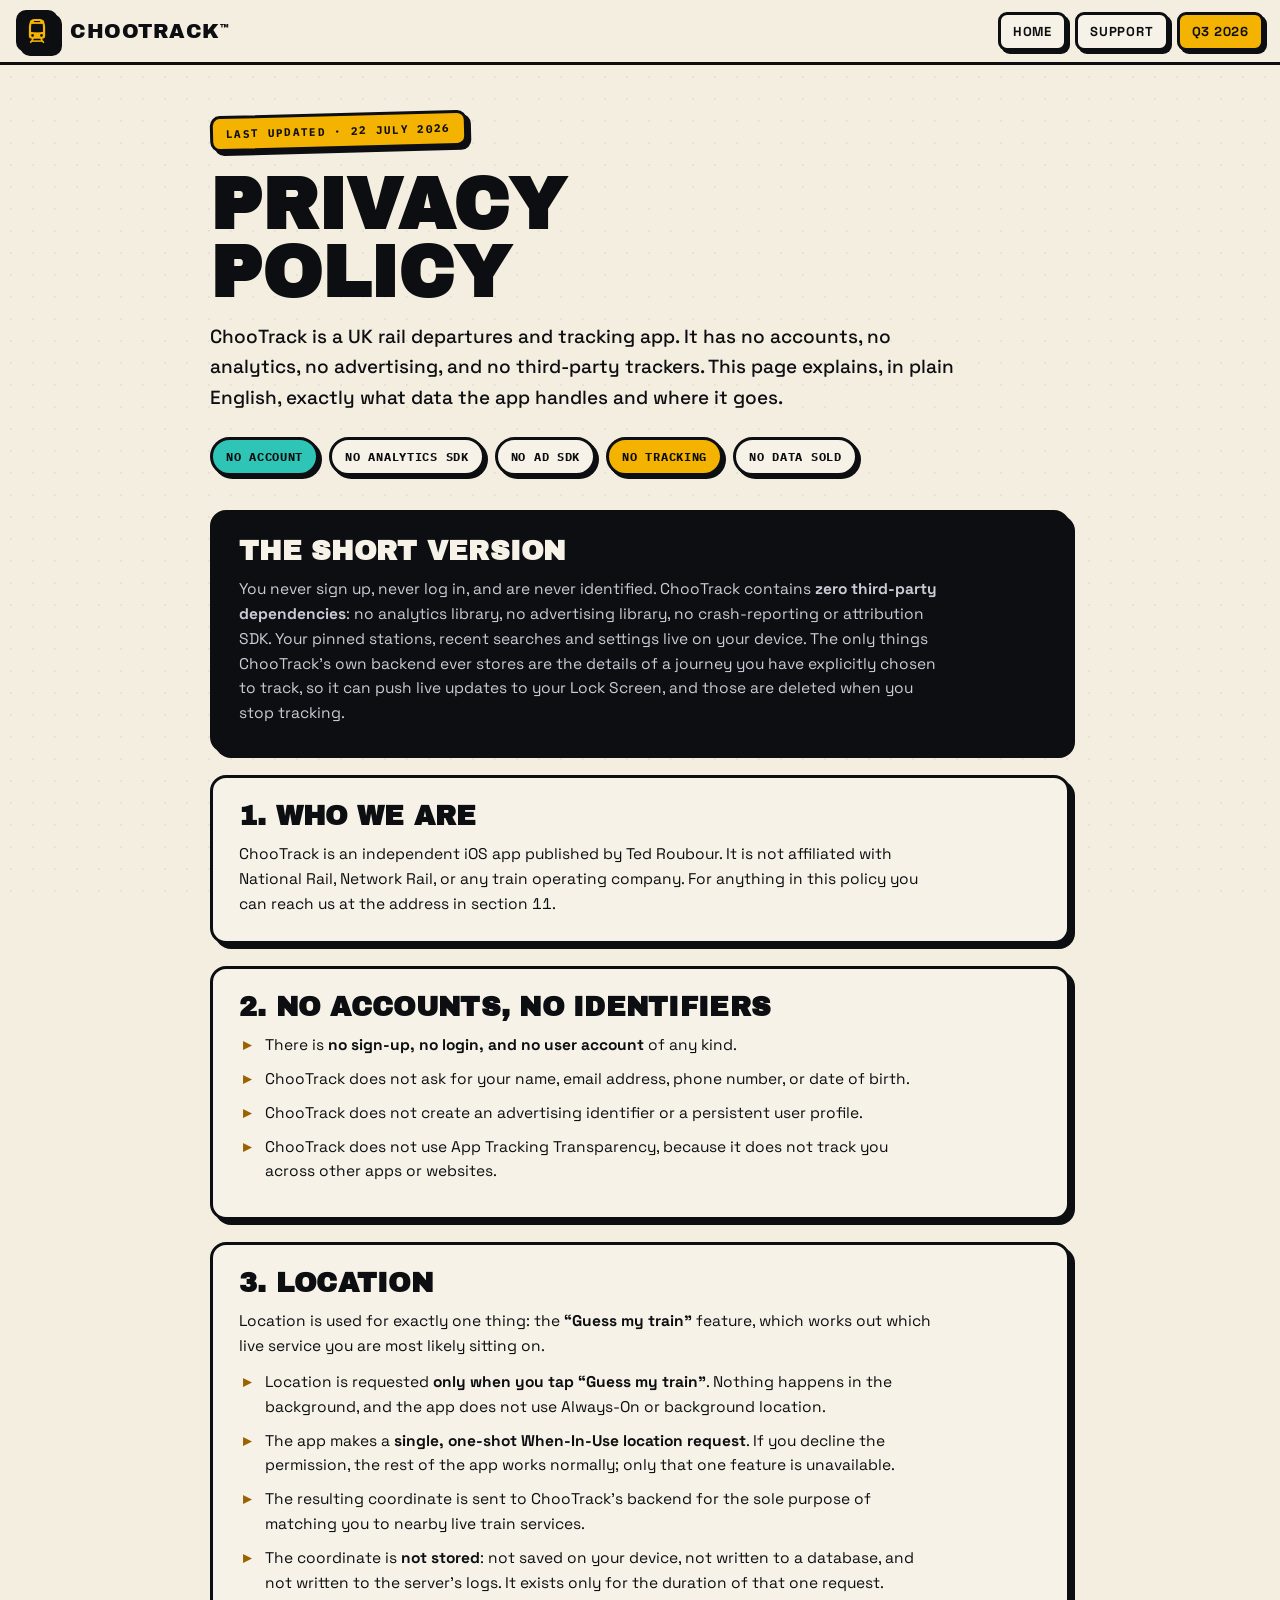
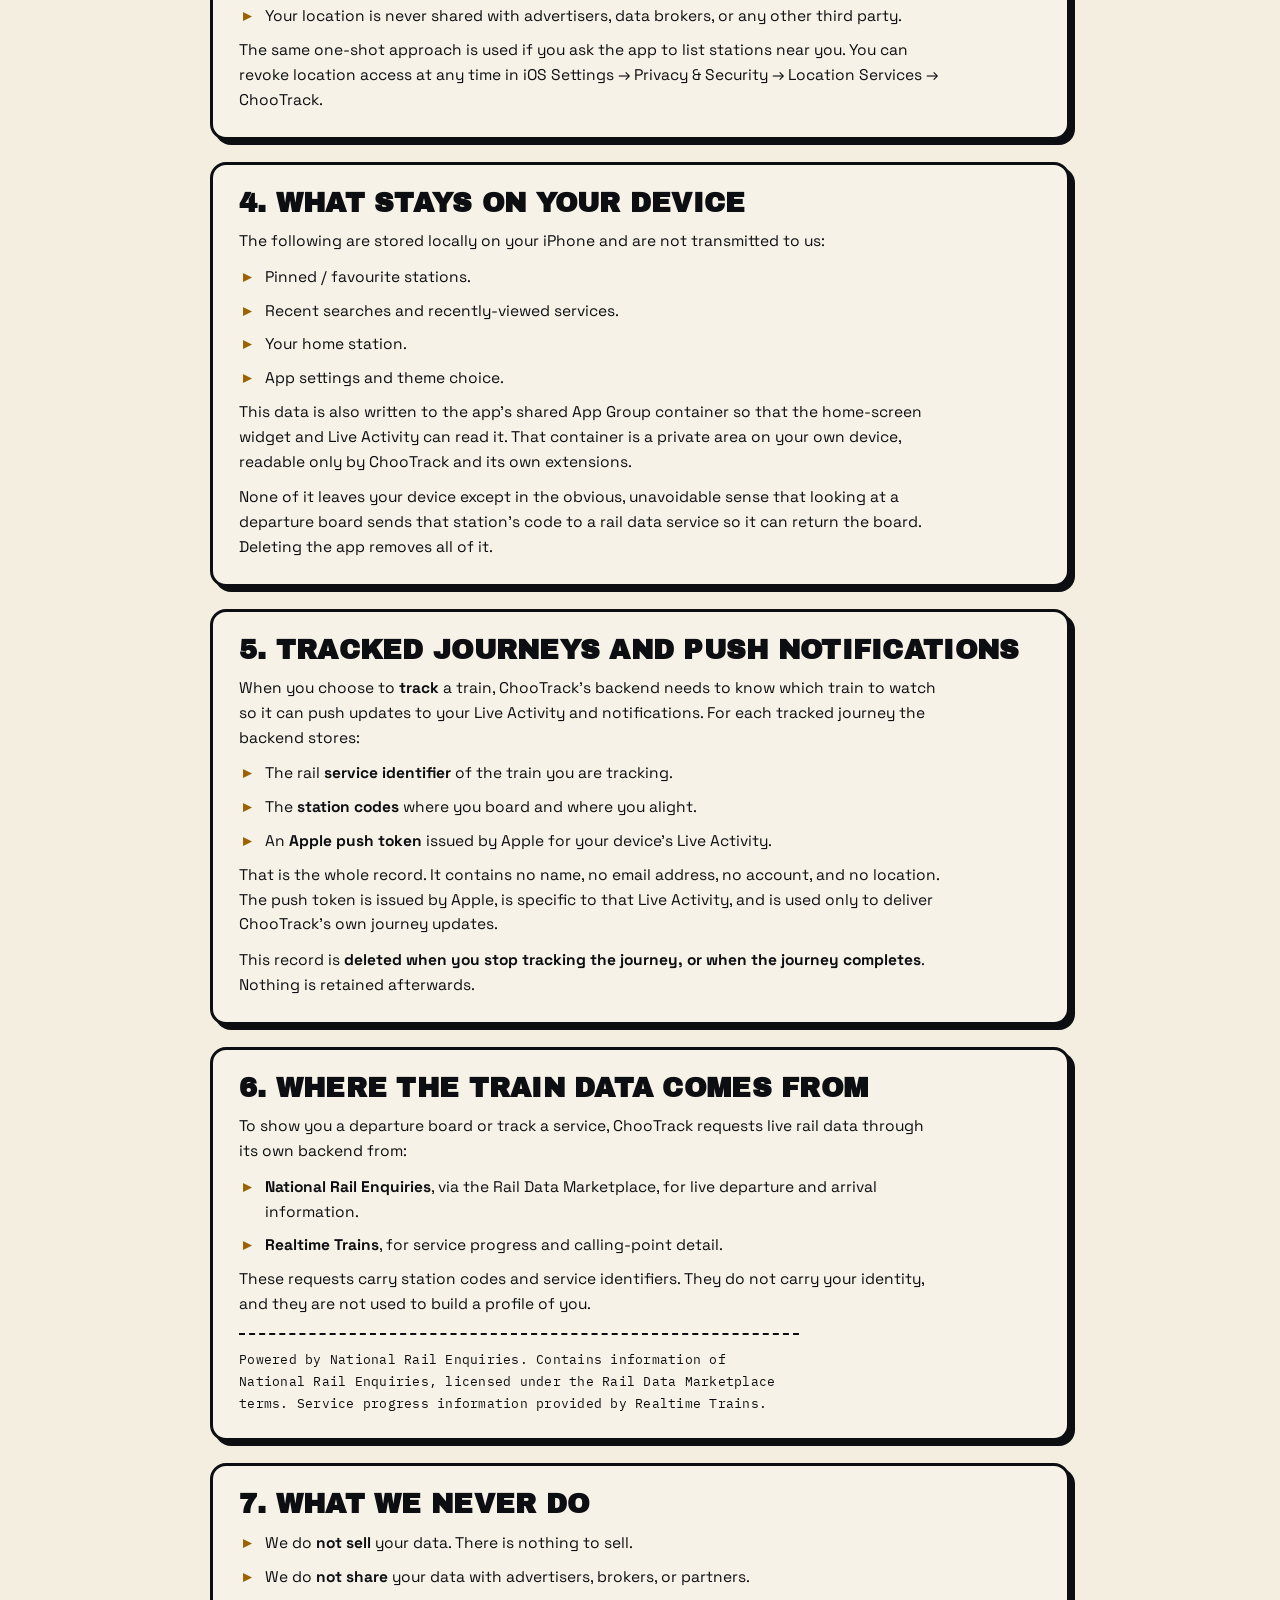
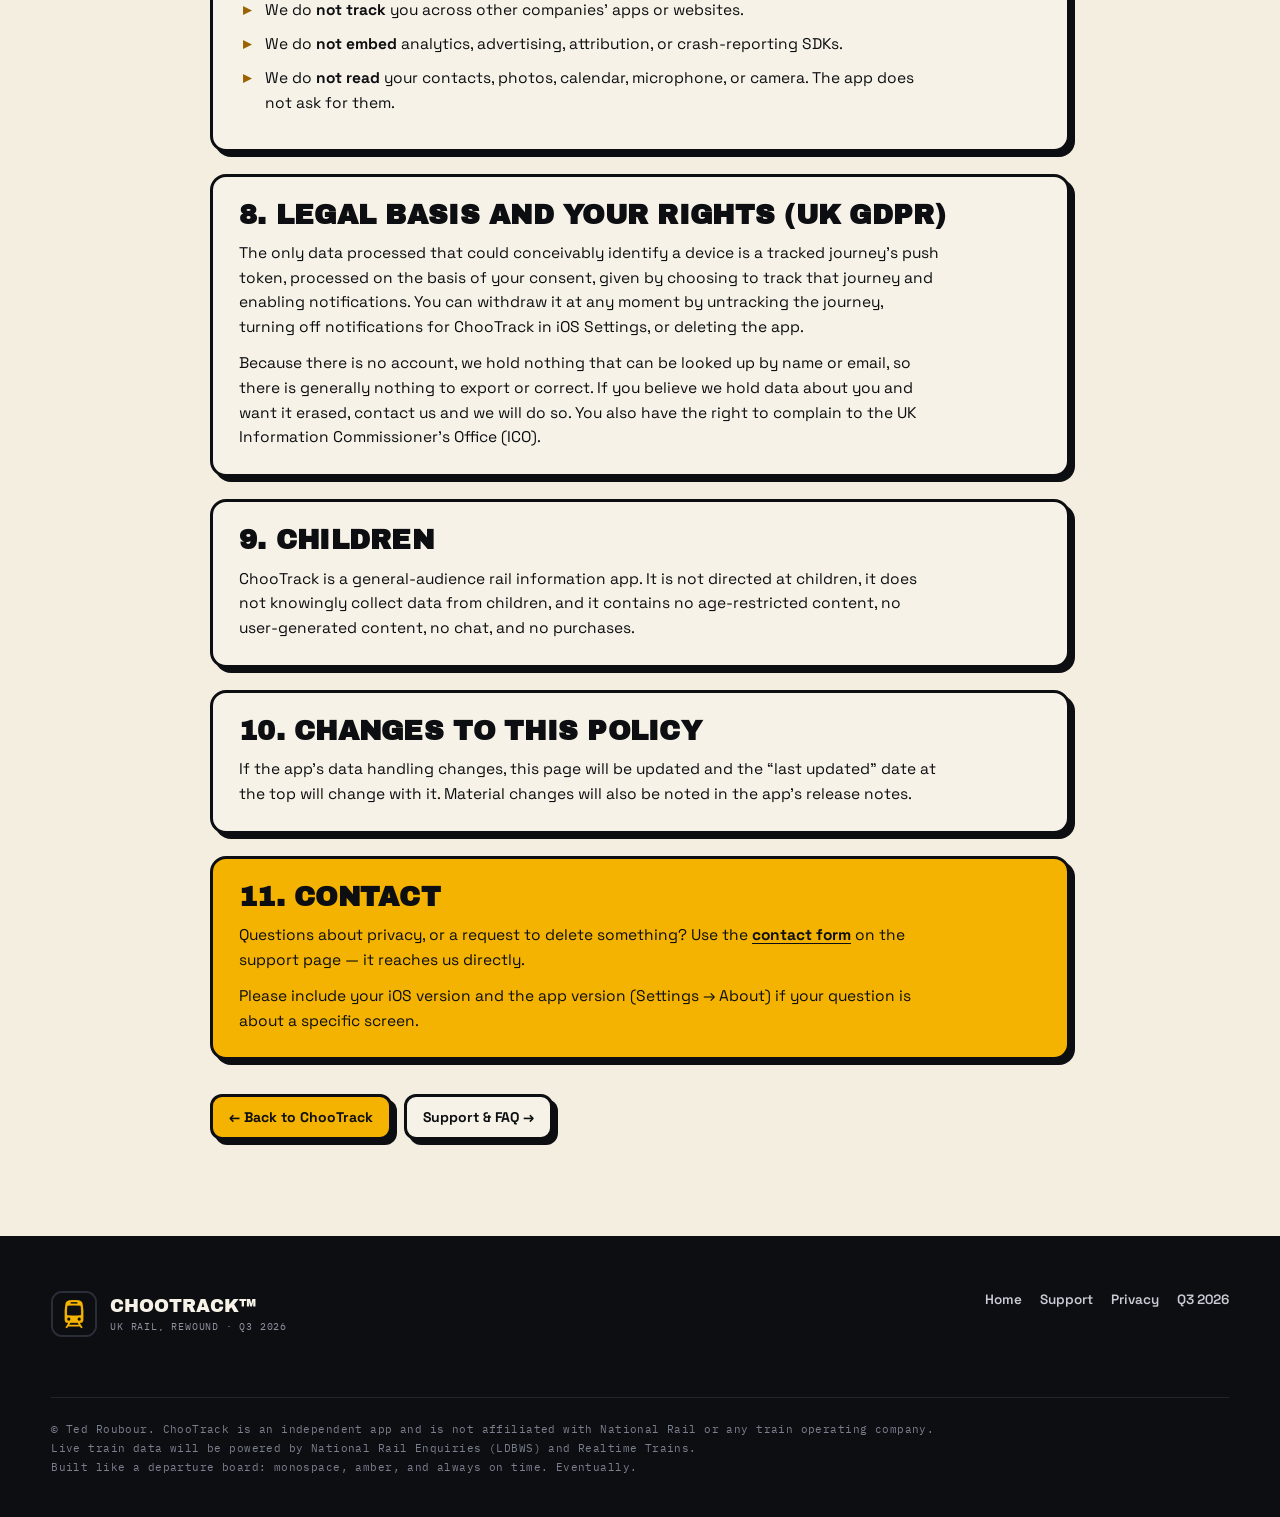
==== privacy.html @ 0385769e "Add privacy policy and support pages - privacy.html: plain-English policy (no accounts, one-shot loc" ====
<!doctype html>
<html lang="en-GB">
<head>
<meta charset="utf-8">
<meta name="viewport" content="width=device-width, initial-scale=1, viewport-fit=cover">
<title>Privacy Policy · ChooTrack</title>
<meta name="description" content="ChooTrack's privacy policy. No accounts, no analytics, no ad SDKs, no trackers. Your pins, recents and settings stay on your device.">
<meta property="og:title" content="ChooTrack privacy policy">
<meta property="og:description" content="No accounts, no analytics, no trackers. Here is exactly what ChooTrack does and does not collect.">
<link rel="icon" type="image/png" href="icon.png">
<link rel="apple-touch-icon" href="icon.png">
<link rel="preconnect" href="https://fonts.googleapis.com">
<link rel="preconnect" href="https://fonts.gstatic.com" crossorigin>
<link href="https://fonts.googleapis.com/css2?family=Archivo+Black&family=IBM+Plex+Mono:wght@400;500;600;700&family=Space+Grotesk:wght@400;500;600;700&display=swap" rel="stylesheet">
<link rel="stylesheet" href="style.css">
</head>
<body>

<!-- ================================================================ TOPBAR -->
<header class="topbar">
  <div class="logo"><img src="icon.png" alt="ChooTrack app icon, an amber train on black"></div>
  <div class="name">ChooTrack<sup>™</sup></div>
  <nav>
    <a href="index.html">Home</a>
    <a href="support.html">Support</a>
    <a class="get" href="index.html#get">Q3&nbsp;2026</a>
  </nav>
</header>

<main>
<section class="doc">
  <div class="wrap">

    <div class="doc-head">
      <span class="stamp">Last updated · 22 July 2026</span>
      <h1>Privacy<br>Policy</h1>
      <p class="lede">
        ChooTrack is a UK rail departures and tracking app. It has no accounts, no
        analytics, no advertising, and no third-party trackers. This page explains,
        in plain English, exactly what data the app handles and where it goes.
      </p>
      <div class="factstrip">
        <span class="fact">No account</span>
        <span class="fact cream">No analytics SDK</span>
        <span class="fact cream">No ad SDK</span>
        <span class="fact amber">No tracking</span>
        <span class="fact cream">No data sold</span>
      </div>
    </div>

    <div class="card dark">
      <h2>The short version</h2>
      <p>
        You never sign up, never log in, and are never identified. ChooTrack contains
        <b>zero third-party dependencies</b>: no analytics library, no advertising
        library, no crash-reporting or attribution SDK. Your pinned stations, recent
        searches and settings live on your device. The only things ChooTrack's own
        backend ever stores are the details of a journey you have explicitly chosen
        to track, so it can push live updates to your Lock Screen, and those are
        deleted when you stop tracking.
      </p>
    </div>

    <div class="card">
      <h2>1. Who we are</h2>
      <p>
        ChooTrack is an independent iOS app published by Ted Roubour. It is not
        affiliated with National Rail, Network Rail, or any train operating company.
        For anything in this policy you can reach us at the address in section 11.
      </p>
    </div>

    <div class="card">
      <h2>2. No accounts, no identifiers</h2>
      <ul>
        <li>There is <b>no sign-up, no login, and no user account</b> of any kind.</li>
        <li>ChooTrack does not ask for your name, email address, phone number, or date of birth.</li>
        <li>ChooTrack does not create an advertising identifier or a persistent user profile.</li>
        <li>ChooTrack does not use App Tracking Transparency, because it does not track you across other apps or websites.</li>
      </ul>
    </div>

    <div class="card">
      <h2>3. Location</h2>
      <p>
        Location is used for exactly one thing: the <b>“Guess my train”</b> feature,
        which works out which live service you are most likely sitting on.
      </p>
      <ul>
        <li>Location is requested <b>only when you tap “Guess my train”</b>. Nothing happens in the background, and the app does not use Always-On or background location.</li>
        <li>The app makes a <b>single, one-shot When-In-Use location request</b>. If you decline the permission, the rest of the app works normally; only that one feature is unavailable.</li>
        <li>The resulting coordinate is sent to ChooTrack's backend for the sole purpose of matching you to nearby live train services.</li>
        <li>The coordinate is <b>not stored</b>: not saved on your device, not written to a database, and not written to the server's logs. It exists only for the duration of that one request.</li>
        <li>Your location is never shared with advertisers, data brokers, or any other third party.</li>
      </ul>
      <p>
        The same one-shot approach is used if you ask the app to list stations near
        you. You can revoke location access at any time in iOS Settings → Privacy &amp;
        Security → Location Services → ChooTrack.
      </p>
    </div>

    <div class="card">
      <h2>4. What stays on your device</h2>
      <p>The following are stored locally on your iPhone and are not transmitted to us:</p>
      <ul>
        <li>Pinned / favourite stations.</li>
        <li>Recent searches and recently-viewed services.</li>
        <li>Your home station.</li>
        <li>App settings and theme choice.</li>
      </ul>
      <p>
        This data is also written to the app's shared App Group container so that the
        home-screen widget and Live Activity can read it. That container is a private
        area on your own device, readable only by ChooTrack and its own extensions.
      </p>
      <p>
        None of it leaves your device except in the obvious, unavoidable sense that
        looking at a departure board sends that station's code to a rail data service
        so it can return the board. Deleting the app removes all of it.
      </p>
    </div>

    <div class="card">
      <h2>5. Tracked journeys and push notifications</h2>
      <p>
        When you choose to <b>track</b> a train, ChooTrack's backend needs to know
        which train to watch so it can push updates to your Live Activity and
        notifications. For each tracked journey the backend stores:
      </p>
      <ul>
        <li>The rail <b>service identifier</b> of the train you are tracking.</li>
        <li>The <b>station codes</b> where you board and where you alight.</li>
        <li>An <b>Apple push token</b> issued by Apple for your device's Live Activity.</li>
      </ul>
      <p>
        That is the whole record. It contains no name, no email address, no account,
        and no location. The push token is issued by Apple, is specific to that Live
        Activity, and is used only to deliver ChooTrack's own journey updates.
      </p>
      <p>
        This record is <b>deleted when you stop tracking the journey, or when the
        journey completes</b>. Nothing is retained afterwards.
      </p>
    </div>

    <div class="card">
      <h2>6. Where the train data comes from</h2>
      <p>
        To show you a departure board or track a service, ChooTrack requests live rail
        data through its own backend from:
      </p>
      <ul>
        <li><b>National Rail Enquiries</b>, via the Rail Data Marketplace, for live departure and arrival information.</li>
        <li><b>Realtime Trains</b>, for service progress and calling-point detail.</li>
      </ul>
      <p>
        These requests carry station codes and service identifiers. They do not carry
        your identity, and they are not used to build a profile of you.
      </p>
      <p class="attrib">
        Powered by National Rail Enquiries. Contains information of National Rail
        Enquiries, licensed under the Rail Data Marketplace terms. Service progress
        information provided by Realtime Trains.
      </p>
    </div>

    <div class="card">
      <h2>7. What we never do</h2>
      <ul>
        <li>We do <b>not sell</b> your data. There is nothing to sell.</li>
        <li>We do <b>not share</b> your data with advertisers, brokers, or partners.</li>
        <li>We do <b>not track</b> you across other companies' apps or websites.</li>
        <li>We do <b>not embed</b> analytics, advertising, attribution, or crash-reporting SDKs.</li>
        <li>We do <b>not read</b> your contacts, photos, calendar, microphone, or camera. The app does not ask for them.</li>
      </ul>
    </div>

    <div class="card">
      <h2>8. Legal basis and your rights (UK GDPR)</h2>
      <p>
        The only data processed that could conceivably identify a device is a tracked
        journey's push token, processed on the basis of your consent, given by
        choosing to track that journey and enabling notifications. You can withdraw it
        at any moment by untracking the journey, turning off notifications for
        ChooTrack in iOS Settings, or deleting the app.
      </p>
      <p>
        Because there is no account, we hold nothing that can be looked up by name or
        email, so there is generally nothing to export or correct. If you believe we
        hold data about you and want it erased, contact us and we will do so. You also
        have the right to complain to the UK Information Commissioner's Office (ICO).
      </p>
    </div>

    <div class="card">
      <h2>9. Children</h2>
      <p>
        ChooTrack is a general-audience rail information app. It is not directed at
        children, it does not knowingly collect data from children, and it contains no
        age-restricted content, no user-generated content, no chat, and no purchases.
      </p>
    </div>

    <div class="card">
      <h2>10. Changes to this policy</h2>
      <p>
        If the app's data handling changes, this page will be updated and the
        “last updated” date at the top will change with it. Material changes will also
        be noted in the app's release notes.
      </p>
    </div>

    <div class="card amber" id="contact">
      <h2>11. Contact</h2>
      <p>
        Questions about privacy, or a request to delete something? Use the
        <a href="support.html#contact">contact form</a> on the support page — it
        reaches us directly.
      </p>
      <p>
        Please include your iOS version and the app version (Settings → About) if
        your question is about a specific screen.
      </p>
    </div>

    <div class="doc-nav">
      <a class="amber" href="index.html">← Back to ChooTrack</a>
      <a href="support.html">Support &amp; FAQ →</a>
    </div>

  </div>
</section>
</main>

<!-- ================================================================ FOOTER -->
<footer>
  <div class="wrap">
    <div class="fbrand">
      <img src="icon.png" alt="">
      <div><span class="n">ChooTrack™</span><small>UK RAIL, REWOUND · Q3 2026</small></div>
    </div>
    <nav>
      <a href="index.html">Home</a>
      <a href="support.html">Support</a>
      <a href="privacy.html">Privacy</a>
      <a href="index.html#get">Q3 2026</a>
    </nav>
    <div class="legal">
      © Ted Roubour. ChooTrack is an independent app and is not affiliated with National Rail or any train operating company.<br>
      Live train data will be powered by National Rail Enquiries (LDBWS) and Realtime Trains.<br>
      Built like a departure board: monospace, amber, and always on time. Eventually.
    </div>
  </div>
</footer>

</body>
</html>
---- style.css ----
/* ============================================================================
   ChooTrack: Neo-Brutalist marketing site (Coming Soon · Q3 2026)
   Split-Flap identity: amber on near-black boards, coral for the past,
   hard offset shadows, thick ink borders, huge type. Real app screenshots.
   ========================================================================== */

:root{
  --paper:#F4EEE1;
  --paper-2:#EFE7D4;
  --ink:#0D0E11;
  --ink-soft:#23252B;
  --amber:#F5B301;
  --amber-deep:#D89C00;
  --coral:#FF5A4D;
  --teal:#2EC4B6;
  --cream:#F6F2E7;
  --gold:#9A6300;
  --board:#0D0E11;
  --board-2:#14161C;
  --tile:#101218;
  --ic-green:#0D4331;
  --ic-deep:#06241B;
  --ic-yellow:#F5C518;
  --ic-red:#F04434;

  --bd:3px solid var(--ink);
  --shadow:8px 8px 0 var(--ink);
  --shadow-sm:5px 5px 0 var(--ink);
  --shadow-lg:12px 12px 0 var(--ink);

  --mono:"IBM Plex Mono",ui-monospace,"SF Mono",Menlo,monospace;
  --disp:"Archivo Black","Arial Black",sans-serif;
  --body:"Space Grotesk",-apple-system,"Helvetica Neue",sans-serif;

  --w:min(1180px,92vw);
}

*{box-sizing:border-box;margin:0;padding:0}
html{scroll-behavior:smooth}
body{
  font-family:var(--body);
  background:var(--paper);
  color:var(--ink);
  -webkit-font-smoothing:antialiased;
  overflow-x:hidden;
  font-variant-numeric:tabular-nums;
}
::selection{background:var(--amber);color:var(--ink)}
img{max-width:100%;display:block}
a{color:inherit}

/* dotted paper grain */
body::before{
  content:"";position:fixed;inset:0;pointer-events:none;z-index:0;
  background-image:radial-gradient(rgba(13,14,17,.05) 1px,transparent 1px);
  background-size:22px 22px;
}
main,header.topbar,footer{position:relative;z-index:1}

/* ---------------------------------------------------------------- topbar */
.topbar{
  position:sticky;top:0;z-index:60;
  display:flex;align-items:center;gap:12px;
  padding:10px max(16px,env(safe-area-inset-left));
  background:var(--paper);
  border-bottom:var(--bd);
}
.topbar .logo{
  width:42px;height:42px;border:var(--bd);border-radius:10px;
  box-shadow:4px 4px 0 var(--ink);flex:none;overflow:hidden;background:var(--ink);
}
.topbar .logo img{width:100%;height:100%}
.topbar .name{
  font-family:var(--disp);font-size:clamp(15px,4vw,20px);letter-spacing:.5px;text-transform:uppercase;
  white-space:nowrap;
}
.topbar .name sup{font-size:9px;vertical-align:super}
.topbar nav{margin-left:auto;display:flex;gap:8px;align-items:center}
.topbar nav a{
  text-decoration:none;font-weight:700;font-size:13px;text-transform:uppercase;
  letter-spacing:.06em;padding:8px 12px;border:var(--bd);border-radius:9px;background:var(--cream);
  box-shadow:3px 3px 0 var(--ink);transition:transform .12s,box-shadow .12s;white-space:nowrap;
}
.topbar nav a:hover{transform:translate(-2px,-2px);box-shadow:5px 5px 0 var(--ink)}
.topbar nav a.get{background:var(--amber)}
@media(max-width:820px){.topbar nav a:not(.get){display:none}}

/* ------------------------------------------------------------ helpers */
.wrap{width:var(--w);margin:0 auto}
.section{padding:96px 0;position:relative}
@media(max-width:760px){.section{padding:60px 0}}

.k-label{
  display:inline-flex;align-items:center;gap:8px;
  font-family:var(--mono);font-weight:700;font-size:clamp(10px,2.6vw,12px);letter-spacing:.12em;
  text-transform:uppercase;padding:7px 12px;border:var(--bd);border-radius:999px;
  background:var(--cream);box-shadow:4px 4px 0 var(--ink);color:var(--ink);
}
.k-label .dot{width:9px;height:9px;border-radius:50%;background:var(--teal);animation:pulse 1.6s infinite;flex:none}
@keyframes pulse{0%,100%{opacity:1;transform:scale(1)}50%{opacity:.45;transform:scale(.8)}}

.h-giant{
  font-family:var(--disp);text-transform:uppercase;
  font-size:clamp(40px,8.4vw,118px);
  line-height:.95;letter-spacing:-.01em;margin:26px 0 18px;
}
.h-giant .row{display:block}
.h-giant .hl-amber{background:var(--amber);box-shadow:var(--shadow-sm);padding:0 .12em;display:inline-block;border:var(--bd)}
.h-giant .outline{color:transparent;-webkit-text-stroke:2.5px var(--ink)}
.sub{font-size:clamp(15.5px,2vw,21px);line-height:1.55;max-width:56ch;font-weight:500}
.sub b{background:var(--cream);border:2px solid var(--ink);padding:0 6px;border-radius:6px;white-space:nowrap}

/* reveal-on-scroll: things fall into place */
.reveal{
  opacity:0;
  transform:translateY(46px) rotate(var(--rr,0deg)) scale(.97);
  transition:opacity .7s cubic-bezier(.2,.7,.2,1),transform .7s cubic-bezier(.2,.7,.2,1);
  transition-delay:calc(var(--i,0)*90ms);
}
.reveal.in{opacity:1;transform:translateY(0) rotate(0deg) scale(1)}
.reveal.drop{transform:translateY(-70px) rotate(var(--rr,-3deg))}
.reveal.drop.in{transform:translateY(0) rotate(0)}

/* ------------------------------------------------------------ the phone */
.phone{
  --pw:min(330px,82vw);
  width:var(--pw);
  perspective:1400px;
  filter:drop-shadow(12px 16px 0 rgba(13,14,17,.9));
  position:relative;z-index:4;
}
.phone.small{--pw:min(280px,74vw)}
.phone-frame{
  border-radius:14.5% / 6.7%;
  border:var(--bd);
  background:#0A0B0E;
  padding:10px;
  transform:rotateY(var(--ry,0deg)) rotateX(var(--rx,0deg)) rotate(var(--rz,0deg));
  transform-style:preserve-3d;
  transition:transform .25s ease-out;
  position:relative;
}
.phone-frame::before{ /* side buttons */
  content:"";position:absolute;left:-6px;top:18%;width:4px;height:10%;
  background:var(--ink);border-radius:3px;box-shadow:0 13vh 0 var(--ink);
}
.phone-frame::after{
  content:"";position:absolute;right:-6px;top:23%;width:4px;height:13%;
  background:var(--ink);border-radius:3px;
}
.phone-screen{
  border-radius:11.5% / 5.4%;
  overflow:hidden;position:relative;
  background:var(--board);
}
.phone-screen .shot{width:100%;height:auto;display:block}

/* crossfade phone (hero): live <-> past. The `past` class is toggled on the
   .phone element; the state flags hang off the frame edge like stickers. */
.xfade .shot.over{position:absolute;inset:0;opacity:0;transition:opacity 1s ease}
.phone.past .xfade .shot.over{opacity:1}
.ph-flag{
  position:absolute;top:20%;right:-24px;transform:rotate(7deg);
  font-family:var(--mono);font-weight:700;font-size:11.5px;letter-spacing:.1em;
  padding:7px 13px;border-radius:999px;border:var(--bd);
  box-shadow:4px 4px 0 var(--ink);white-space:nowrap;z-index:8;
  transition:opacity .5s;
}
.ph-flag.live{background:var(--teal);color:#06241B}
.ph-flag.past{background:var(--coral);color:#fff;opacity:0}
.phone.past .ph-flag.live{opacity:0}
.phone.past .ph-flag.past{opacity:1}

/* caption chip above a phone */
.ph-cap{
  position:absolute;top:-16px;left:50%;transform:translateX(-50%) rotate(-2deg);
  z-index:6;font-family:var(--mono);font-weight:700;font-size:12px;letter-spacing:.12em;
  background:var(--teal);border:var(--bd);border-radius:999px;padding:6px 14px;
  box-shadow:4px 4px 0 var(--ink);white-space:nowrap;color:var(--ink);
}
.ph-cap.coral{background:var(--coral);color:var(--cream)}

/* ---------------------------------------------------------------- hero */
.hero{padding:64px 0 0;overflow:hidden}
.hero .wrap{display:grid;grid-template-columns:minmax(0,1.12fr) minmax(0,.88fr);gap:44px;align-items:center}
@media(max-width:980px){
  .hero{padding-top:44px}
  .hero .wrap{grid-template-columns:1fr}
  .hero-phone{order:2;margin:26px auto 0}
}

.h-giant .row.flapline-h1,
.flapline-h1{display:flex;flex-wrap:nowrap;gap:.06em;perspective:900px;width:max-content;max-width:100%}
.flap-ch{
  font-family:var(--disp);text-transform:uppercase;
  background:var(--ink);color:var(--cream);
  border-radius:.09em;
  padding:.04em .06em .1em;
  position:relative;display:inline-block;
  font-size:clamp(40px,7.2vw,104px);line-height:1.06;
  transform-origin:center 50%;
}
.flap-ch.sp{background:transparent}
.flap-ch::after{ /* the mechanical seam */
  content:"";position:absolute;left:0;right:0;top:50%;height:2px;
  background:rgba(244,238,225,.22);
}
.flap-ch.sp::after{display:none}
.flap-ch.amber{background:var(--amber);color:var(--ink)}
.flap-ch.amber::after{background:rgba(13,14,17,.25)}
.flap-ch.coral{background:var(--coral);color:var(--cream)}
@keyframes flapIn{
  0%{transform:rotateX(-95deg);opacity:0}
  60%{transform:rotateX(18deg);opacity:1}
  100%{transform:rotateX(0)}
}
.flap-ch.deal{animation:flapIn .5s cubic-bezier(.3,.9,.35,1.2) both;animation-delay:calc(var(--i)*.045s)}
@keyframes flapTick{
  0%{transform:rotateX(0)}45%{transform:rotateX(-88deg)}55%{transform:rotateX(-88deg)}100%{transform:rotateX(0)}
}
.flap-ch.flip{animation:flapTick .34s ease-in-out}

.hero .sub{margin:22px 0 26px}

.hero-ctas{display:flex;gap:14px;flex-wrap:wrap;align-items:center}
.appstore-badge{
  display:inline-flex;align-items:center;gap:11px;
  background:var(--ink);color:#fff;text-decoration:none;
  border:var(--bd);border-radius:14px;padding:10px 18px 10px 14px;
  box-shadow:var(--shadow-sm);
}
.appstore-badge svg{width:26px;height:26px;flex:none}
.appstore-badge .t{line-height:1.14;text-align:left}
.appstore-badge .t small{display:block;font-size:10.5px;opacity:.8;letter-spacing:.02em}
.appstore-badge .t b{font-size:17px;font-weight:700;font-family:var(--body)}
.appstore-badge.soon{position:relative;overflow:hidden}
.appstore-badge.soon::after{ /* soft sheen so "coming soon" reads intentional */
  content:"";position:absolute;top:0;bottom:0;width:44%;left:-60%;
  background:linear-gradient(100deg,transparent,rgba(255,255,255,.14),transparent);
  animation:sheen 3.2s ease-in-out infinite;
}
@keyframes sheen{0%,55%{left:-60%}100%{left:130%}}
.btn-ghost{
  display:inline-block;text-decoration:none;font-weight:700;
  padding:12px 18px;border:var(--bd);border-radius:14px;background:var(--cream);
  box-shadow:var(--shadow-sm);transition:transform .12s,box-shadow .12s;
}
.btn-ghost:hover{transform:translate(-2px,-2px);box-shadow:7px 7px 0 var(--ink)}

.hero-stickers{position:relative;height:0;z-index:6}
.sticker{
  position:absolute;font-family:var(--mono);font-weight:700;font-size:12px;
  letter-spacing:.1em;text-transform:uppercase;
  border:var(--bd);border-radius:999px;padding:9px 14px;background:var(--teal);
  box-shadow:var(--shadow-sm);white-space:nowrap;z-index:6;
}
.sticker.amber{background:var(--amber)}
.sticker.coral{background:var(--coral);color:var(--cream)}
.sticker.cream{background:var(--cream)}
@media(max-width:600px){.hero-stickers .sticker{display:none}}

/* ------------------------------------------------------------- marquee */
.marquee{
  border-top:var(--bd);border-bottom:var(--bd);
  background:var(--ink);color:var(--cream);
  overflow:hidden;white-space:nowrap;position:relative;z-index:2;
}
.marquee.amber{background:var(--amber);color:var(--ink)}
.marquee-track{
  display:inline-block;padding:12px 0;
  font-family:var(--mono);font-weight:700;letter-spacing:.14em;font-size:clamp(12px,2.4vw,14.5px);
  animation:slide 30s linear infinite;text-transform:uppercase;
}
.marquee-track span{margin:0 clamp(12px,3vw,26px)}
@keyframes slide{from{transform:translateX(0)}to{transform:translateX(-50%)}}

/* ------------------------------------------------------------- rewind */
.rewind{background:var(--board);color:var(--cream);border-top:var(--bd);border-bottom:var(--bd)}
.rewind .k-label{background:var(--board-2);color:var(--cream);box-shadow:4px 4px 0 rgba(245,179,1,.9)}
.rewind .wrap{display:grid;grid-template-columns:minmax(0,1.05fr) minmax(0,.95fr);gap:52px;align-items:center}
@media(max-width:1080px){.rewind .wrap{grid-template-columns:1fr}.rw-phones{order:-1}}
.rewind .sec-title{
  font-family:var(--disp);font-size:clamp(34px,5.4vw,72px);line-height:.98;
  text-transform:uppercase;margin:20px 0 18px;
}
.rewind .sec-title .c{color:var(--coral)}
.rewind .sub{color:#C9CCD6}
.rewind .steps{margin-top:26px;display:flex;flex-direction:column}
.step{
  display:flex;gap:16px;padding:14px 4px;border-top:1.5px dashed #2A2E38;align-items:baseline;
}
.step .n{
  font-family:var(--mono);font-weight:700;flex:none;width:34px;height:34px;border-radius:50%;
  background:var(--amber);color:var(--ink);display:flex;align-items:center;justify-content:center;
  font-size:14px;transform:translateY(4px);
}
.step h3{font-family:var(--body);font-weight:700;font-size:18px;margin-bottom:3px}
.step p{font-size:14px;color:#A6AAB6;line-height:1.5}

.rw-phones{
  display:flex;align-items:center;justify-content:center;gap:6px;
  padding-top:22px;
}
.rw-phones .phone{flex:none}
.rw-arrow{
  flex:none;display:flex;flex-direction:column;align-items:center;gap:2px;
  color:var(--coral);font-size:38px;line-height:1;z-index:7;
  font-family:var(--mono);text-align:center;
  animation:nudge 2.2s ease-in-out infinite;
}
.rw-arrow small{font-size:10px;font-weight:700;letter-spacing:.14em;text-transform:uppercase;color:#A6AAB6}
@keyframes nudge{0%,100%{transform:translateX(0)}50%{transform:translateX(-7px)}}
@media(max-width:760px){
  .rw-phones{flex-wrap:wrap;gap:22px}
  .rw-phones .phone{--pw:min(280px,86vw)}
  .rw-arrow{width:100%;transform:rotate(90deg);animation:none;font-size:30px}
  .rw-arrow small{display:none}
}

/* -------------------------------------------------------------- guess */
.guess-sec{background:var(--paper);overflow:hidden}
.guess-sec .wrap{display:grid;grid-template-columns:minmax(0,.9fr) minmax(0,1.1fr);gap:56px;align-items:center}
@media(max-width:980px){
  .guess-sec .wrap{grid-template-columns:1fr}
  .guess-phone{order:2;margin:26px auto 0}
}
.guess-sec .sec-title{
  font-family:var(--disp);font-size:clamp(34px,5.6vw,72px);line-height:.98;
  text-transform:uppercase;margin:20px 0 16px;
}
.guess-sec .sec-title .g{color:var(--gold)}
.guess-phone{position:relative;margin:0 auto;width:max-content;max-width:100%}
.ticks{list-style:none;margin-top:22px;display:flex;flex-direction:column;gap:12px}
.ticks li{
  position:relative;padding:14px 16px 14px 46px;font-size:15px;line-height:1.5;
  background:var(--cream);border:var(--bd);border-radius:14px;box-shadow:var(--shadow-sm);
}
.ticks li::before{
  content:"✓";position:absolute;left:14px;top:12px;
  width:22px;height:22px;border-radius:50%;background:var(--amber);border:2px solid var(--ink);
  display:flex;align-items:center;justify-content:center;font-weight:700;font-size:13px;
}

/* ----------------------------------------------------------- boardwall */
.boardwall{
  background:var(--board);color:var(--cream);
  border-top:var(--bd);border-bottom:var(--bd);
  padding:84px 0;overflow:hidden;
}
@media(max-width:760px){.boardwall{padding:56px 0}}
.bw-head{display:flex;align-items:baseline;gap:18px;flex-wrap:wrap;margin-bottom:30px}
.bw-head h2{font-family:var(--disp);text-transform:uppercase;font-size:clamp(26px,4.4vw,56px)}
.bw-head .r{margin-left:auto;font-family:var(--mono);font-size:11px;color:var(--amber);letter-spacing:.14em}
.bw{display:flex;flex-direction:column;gap:10px;font-family:var(--mono)}
.bw-line{display:flex;gap:.31em;flex-wrap:nowrap;align-items:center;font-size:26px}
.bw-cell{
  background:var(--tile);border:1px solid #21242e;color:var(--cream);
  border-radius:6px;min-width:1.16em;text-align:center;
  font-weight:600;font-size:inherit;
  padding:.28em .1em;position:relative;
}
.bw-cell::after{content:"";position:absolute;left:0;right:0;top:50%;height:1.5px;background:rgba(244,238,225,.14)}
.bw-cell.amber{color:var(--amber)}
.bw-cell.coral{color:var(--coral)}
.bw-cell.teal{color:var(--teal)}
.bw-cell.blank{background:transparent;border-color:transparent}
.bw-cell.blank::after{display:none}
.bw-note{margin-top:26px;font-size:14px;color:#8d93a1;font-family:var(--body);max-width:70ch}

/* --------------------------------------------------------------- track */
.track-sec .wrap{display:grid;grid-template-columns:minmax(0,.95fr) minmax(0,1.05fr);gap:48px;align-items:center}
@media(max-width:980px){.track-sec .wrap{grid-template-columns:1fr}}
.track-sec .sec-title{
  font-family:var(--disp);text-transform:uppercase;
  font-size:clamp(34px,5vw,64px);line-height:.98;margin:20px 0 16px;
}
.track-sec .sec-title .gold{color:var(--gold)}
.mini-feats{display:flex;gap:10px;flex-wrap:wrap;margin-top:20px}
.mf{
  font-family:var(--mono);font-weight:700;font-size:12px;letter-spacing:.06em;
  padding:9px 13px;border:var(--bd);border-radius:999px;background:var(--cream);
  box-shadow:3px 3px 0 var(--ink);white-space:nowrap;
}
.phones-duo{position:relative;display:flex;justify-content:center;min-height:660px;align-items:center}
.phones-duo .phone{position:absolute}
.phones-duo .phone.p1{--rz:-7deg;left:3%;z-index:3}
.phones-duo .phone.p2{--rz:6deg;right:3%;top:64px;z-index:4}
@media(max-width:700px){
  .phones-duo{min-height:0;flex-direction:column;gap:30px}
  .phones-duo .phone{position:static;--rz:0deg}
}

/* -------------------------------------------------------------- themes */
.themes-sec{
  border-top:var(--bd);
  transition:background .6s,color .6s;
  overflow:hidden;
}
.themes-sec[data-mode="dark"]{background:var(--board);color:var(--cream)}
.themes-sec[data-mode="light"]{background:var(--paper);color:var(--ink)}
.themes-sec[data-mode="intercity"]{background:var(--ic-green);color:#F2F6F2}
.themes-sec .sec-title{font-family:var(--disp);text-transform:uppercase;font-size:clamp(34px,5.6vw,72px);line-height:.97;margin:22px 0 14px}
.themes-sec .wrap{display:grid;grid-template-columns:minmax(0,1fr) minmax(0,1fr);gap:52px;align-items:center}
@media(max-width:980px){.themes-sec .wrap{grid-template-columns:1fr}}
.theme-chips{display:flex;gap:12px;flex-wrap:wrap;margin:26px 0 8px}
.tchip{
  font-family:var(--mono);font-weight:700;font-size:clamp(11px,2.8vw,13px);letter-spacing:.08em;text-transform:uppercase;
  padding:12px 16px;border:var(--bd);border-radius:12px;cursor:pointer;
  box-shadow:var(--shadow-sm);transition:transform .13s,box-shadow .13s;background:var(--cream);color:var(--ink);
}
.tchip:hover{transform:translate(-2px,-2px);box-shadow:7px 7px 0 var(--ink)}
.tchip[data-t="dark"]{background:#15161c;color:var(--cream)}
.tchip[data-t="light"]{background:#fff}
.tchip[data-t="intercity"]{background:var(--ic-yellow)}
.tchip.on{outline:4px solid var(--amber);outline-offset:2px}
.themes-sec[data-mode="light"] .tchip.on{outline-color:var(--gold)}
.themes-sec[data-mode="intercity"] .tchip.on{outline-color:var(--ic-yellow)}
.theme-copy{margin-top:16px;min-height:96px}
.theme-copy h3{font-family:var(--body);font-weight:700;font-size:20px;margin-bottom:7px;text-transform:uppercase;letter-spacing:.01em}
.theme-copy p{font-size:15px;line-height:1.55;max-width:52ch;opacity:.85}
.themes-phone{margin:0 auto}
#themeShot{transition:opacity .25s}
#themeShot.swapping{opacity:0}

/* swatch strip */
.swatches{display:flex;gap:9px;margin-top:20px}
.sw{width:36px;height:36px;border:var(--bd);border-radius:10px;box-shadow:3px 3px 0 var(--ink)}

/* ------------------------------------------------------------ train divider */
.trainline{
  position:relative;height:110px;overflow:hidden;
  background:var(--paper);
}
.trainline .rails{
  position:absolute;left:0;right:0;bottom:24px;height:5px;background:var(--ink);
}
.trainline .rails::after{
  content:"";position:absolute;left:0;right:0;top:9px;height:3px;
  background-image:linear-gradient(90deg,var(--ink) 0 26px,transparent 26px 52px);
  background-size:52px 3px;
}
.trainline.ic{background:var(--ic-green)}
.trainline.ic .rails{background:var(--ic-deep)}
.the-train{
  position:absolute;bottom:29px;left:-620px;display:flex;align-items:flex-end;gap:7px;
  will-change:transform;
}
.trainline.go .the-train{animation:driveby 8s cubic-bezier(.3,.02,.7,1) forwards}
@keyframes driveby{from{transform:translateX(0)}to{transform:translateX(calc(100vw + 1300px))}}
.loco,.car{position:relative;border:var(--bd);border-radius:10px 14px 4px 4px;background:var(--amber);height:52px;width:140px}
.loco{border-radius:26px 12px 4px 4px;background:var(--ink)}
.loco .win{position:absolute;top:9px;left:16px;width:42px;height:15px;background:var(--amber);border-radius:5px;border:2px solid var(--amber-deep)}
.loco .nose{position:absolute;right:-9px;bottom:-2px;width:14px;height:24px;background:var(--ink);border-radius:0 10px 4px 0}
.loco.yellow{background:var(--ic-yellow)}
.loco.yellow .win{background:var(--ic-deep);border-color:var(--ic-green)}
.loco.yellow .nose{background:var(--ic-yellow)}
.car .win{position:absolute;top:9px;left:12px;right:12px;height:14px;background:var(--ink);border-radius:4px;
  background-image:linear-gradient(90deg,transparent 0 8px,var(--amber) 8px 10px);background-size:26px 100%}
.car.coral{background:var(--coral)}
.car.teal{background:var(--teal)}
.car.white{background:#F2F6F2}
.car.red{background:var(--ic-red)}
.wheel{
  position:absolute;bottom:-13px;width:23px;height:23px;border-radius:50%;
  background:var(--ink);border:3px solid var(--ink);
  background-image:conic-gradient(var(--cream) 0 25%,var(--ink) 25% 50%,var(--cream) 50% 75%,var(--ink) 75%);
}
.trainline.go .wheel{animation:spin 0.7s linear infinite}
@keyframes spin{to{transform:rotate(360deg)}}
.wheel.w1{left:14px}.wheel.w2{right:14px}

/* ----------------------------------------------------------------- cta */
.cta-sec{padding:104px 0 116px;position:relative;overflow:hidden}
@media(max-width:760px){.cta-sec{padding:64px 0 84px}}
.ticket{
  width:min(880px,94vw);margin:0 auto;position:relative;
  border:var(--bd);border-radius:22px;background:var(--cream);
  box-shadow:var(--shadow-lg);transform:rotate(-1.6deg);
}
.ticket .stripe{
  min-height:56px;background:#F08A00;border-bottom:var(--bd);border-radius:18px 18px 0 0;
  display:flex;align-items:center;padding:10px 24px;gap:12px;color:var(--ink);
  font-family:var(--mono);font-weight:700;letter-spacing:.16em;font-size:clamp(10px,2.4vw,13px);text-transform:uppercase;
  flex-wrap:wrap;
}
.ticket .stripe .rt{margin-left:auto;display:flex;gap:8px;align-items:center}
@media(max-width:560px){.ticket .stripe .hide-s{display:none}.ticket .stripe .rt{margin-left:0}}
.ticket .bodyy{padding:34px 36px 36px;display:grid;grid-template-columns:1.25fr .75fr;gap:26px;align-items:center}
@media(max-width:760px){.ticket .bodyy{grid-template-columns:1fr;padding:26px 22px 30px}}
.ticket h2{font-family:var(--disp);text-transform:uppercase;font-size:clamp(30px,4.6vw,54px);line-height:.98;margin-bottom:12px}
.ticket p{font-size:15.5px;line-height:1.55;color:var(--ink-soft);max-width:44ch}
.ticket .fare{
  font-family:var(--mono);border-top:2px dashed var(--ink);margin-top:20px;padding-top:14px;
  display:flex;gap:22px;font-size:11px;letter-spacing:.08em;flex-wrap:wrap;
}
.ticket .fare b{display:block;font-size:15px}
.ticket .qr-zone{display:flex;flex-direction:column;gap:14px;align-items:center}
.barcode{
  height:70px;width:100%;max-width:250px;
  background-image:repeating-linear-gradient(90deg,var(--ink) 0 3px,transparent 3px 6px,var(--ink) 6px 11px,transparent 11px 13px,var(--ink) 13px 15px,transparent 15px 21px);
  border:var(--bd);border-radius:8px;
}
.ticket .fine{font-family:var(--mono);font-size:10px;letter-spacing:.04em;color:var(--ink-soft);text-align:center;max-width:240px;line-height:1.5}
.ticket .notch{position:absolute;top:50%;width:34px;height:34px;background:var(--paper);border:var(--bd);border-radius:50%}
.ticket .notch.l{left:-20px}
.ticket .notch.r{right:-20px}
.punched{position:absolute;top:-40px;right:-14px;transform:rotate(9deg);z-index:3}
@media(max-width:760px){.punched{top:-30px;right:6px;font-size:10px;padding:7px 10px}}

/* -------------------------------------------------------------- footer */
footer{
  background:var(--ink);color:var(--cream);border-top:var(--bd);
  padding:52px 0 40px;position:relative;
}
footer .wrap{display:flex;gap:30px;flex-wrap:wrap;align-items:flex-start}
footer .fbrand{display:flex;align-items:center;gap:13px}
footer .fbrand img{width:46px;height:46px;border-radius:11px;border:2px solid #2A2E38}
footer .fbrand .n{font-family:var(--disp);font-size:18px;text-transform:uppercase}
footer .fbrand small{display:block;font-family:var(--mono);font-size:10px;color:#8d93a1;margin-top:3px;letter-spacing:.08em}
footer nav{display:flex;gap:18px;flex-wrap:wrap;margin-left:auto;align-items:center}
footer nav a{color:#C9CCD6;text-decoration:none;font-weight:600;font-size:13.5px}
footer nav a:hover{color:var(--amber)}
footer .legal{
  width:100%;margin-top:30px;padding-top:22px;border-top:1px solid #23252B;
  font-family:var(--mono);font-size:10.5px;color:#7b8090;letter-spacing:.04em;line-height:1.8;
}

/* --------------------------------------------------- reduced motion */
@media (prefers-reduced-motion: reduce){
  *,*::before,*::after{animation-duration:.001s !important;transition-duration:.001s !important}
  .marquee-track{animation:none}
  .reveal{opacity:1;transform:none}
  .rw-arrow{animation:none}
}

/* ============================================================================
   DOC PAGES (privacy.html, support.html)
   Long-form pages built from the same tokens as the marketing page:
   paper ground, ink borders, hard offset shadows, amber accents.
   ========================================================================== */
.doc{padding:48px 0 96px}
@media(max-width:760px){.doc{padding:34px 0 64px}}
.doc .wrap{width:min(860px,92vw)}

.doc-head{margin-bottom:34px}
.doc-head h1{
  font-family:var(--disp);text-transform:uppercase;
  font-size:clamp(34px,7vw,72px);line-height:.95;margin:22px 0 14px;
}
.doc-head .stamp{
  display:inline-block;font-family:var(--mono);font-weight:700;font-size:11px;
  letter-spacing:.12em;text-transform:uppercase;padding:8px 13px;
  border:var(--bd);border-radius:10px;background:var(--amber);
  box-shadow:4px 4px 0 var(--ink);transform:rotate(-1.5deg);
}
.doc .lede{font-size:clamp(15.5px,2vw,19px);line-height:1.6;font-weight:500;max-width:62ch}

.card{
  background:var(--cream);border:var(--bd);border-radius:16px;
  box-shadow:var(--shadow-sm);padding:24px 26px;margin-top:22px;
}
@media(max-width:600px){.card{padding:20px 18px}}
.card.dark{background:var(--board);color:var(--cream)}
.card.dark p,.card.dark li{color:#C9CCD6}
.card.dark h2,.card.dark h3{color:var(--cream)}
.card.amber{background:var(--amber)}
.card h2{
  font-family:var(--disp);text-transform:uppercase;letter-spacing:.01em;
  font-size:clamp(19px,3.4vw,27px);line-height:1.05;margin-bottom:12px;
}
.card h3{font-family:var(--body);font-weight:700;font-size:16.5px;margin:18px 0 6px}
.card h3:first-child{margin-top:0}
.card p{font-size:15.5px;line-height:1.6;margin-bottom:11px;max-width:70ch}
.card p:last-child{margin-bottom:0}
.card ul{list-style:none;margin:10px 0 4px}
.card ul li{position:relative;padding-left:26px;font-size:15.5px;line-height:1.6;margin-bottom:9px;max-width:70ch}
.card ul li::before{content:"\25B8";position:absolute;left:4px;top:0;color:var(--gold);font-weight:700}
.card.dark ul li::before{color:var(--amber)}
.card a{color:inherit;font-weight:700;text-decoration:underline;text-underline-offset:3px}
.card.dark a{color:var(--amber)}
.card code{
  font-family:var(--mono);font-size:.92em;background:rgba(13,14,17,.08);
  border:1px solid rgba(13,14,17,.2);border-radius:5px;padding:1px 5px;
}
.card.dark code{background:rgba(244,238,225,.1);border-color:#2A2E38;color:var(--amber)}
.card .attrib{
  font-family:var(--mono);font-size:12.5px;line-height:1.75;letter-spacing:.02em;
  border-top:2px dashed var(--ink);padding-top:14px;margin-top:16px;
}

/* FAQ: native disclosure, styled like a board row */
.faq{margin-top:22px}
.faq details{
  background:var(--cream);border:var(--bd);border-radius:14px;
  box-shadow:var(--shadow-sm);margin-bottom:14px;overflow:hidden;
}
.faq summary{
  cursor:pointer;list-style:none;padding:16px 18px;
  font-weight:700;font-size:16px;line-height:1.4;
  display:flex;gap:12px;align-items:flex-start;
}
.faq summary::-webkit-details-marker{display:none}
.faq summary::before{
  content:"+";font-family:var(--mono);font-weight:700;flex:none;
  width:26px;height:26px;border-radius:50%;background:var(--amber);
  border:2px solid var(--ink);display:flex;align-items:center;justify-content:center;
  font-size:15px;line-height:1;
}
.faq details[open] summary::before{content:"\2013"}
.faq details[open] summary{border-bottom:1.5px dashed var(--ink)}
.faq .a{padding:16px 18px 18px}
.faq .a p{font-size:15.5px;line-height:1.6;margin-bottom:10px;max-width:70ch}
.faq .a p:last-child{margin-bottom:0}
.faq .a b{font-weight:700}

.doc-nav{display:flex;gap:12px;flex-wrap:wrap;margin-top:34px}
.doc-nav a{
  display:inline-block;text-decoration:none;font-weight:700;font-size:14px;
  padding:11px 16px;border:var(--bd);border-radius:12px;background:var(--cream);
  box-shadow:var(--shadow-sm);transition:transform .12s,box-shadow .12s;
}
.doc-nav a:hover{transform:translate(-2px,-2px);box-shadow:7px 7px 0 var(--ink)}
.doc-nav a.amber{background:var(--amber)}

.factstrip{display:flex;gap:10px;flex-wrap:wrap;margin:24px 0 4px}
.fact{
  font-family:var(--mono);font-weight:700;font-size:12px;letter-spacing:.06em;
  text-transform:uppercase;padding:9px 13px;border:var(--bd);border-radius:999px;
  background:var(--teal);box-shadow:3px 3px 0 var(--ink);white-space:nowrap;
}
.fact.cream{background:var(--cream)}
.fact.amber{background:var(--amber)}

/* ---- Contact form (support page) --------------------------------------- */
.contact-form{display:flex;flex-direction:column;gap:14px;margin:16px 0 6px}
.contact-form label{display:flex;flex-direction:column;gap:6px;font:700 12px/1.3 var(--mono);letter-spacing:.06em;text-transform:uppercase}
.contact-form .opt{color:rgba(13,15,18,.55);font-weight:500;text-transform:none;letter-spacing:0}
.contact-form input,.contact-form textarea{
  font:15px/1.5 var(--body);color:var(--ink);background:var(--paper);
  border:2px solid var(--ink);border-radius:10px;padding:11px 13px;width:100%;box-sizing:border-box}
.contact-form textarea{resize:vertical;min-height:110px}
.contact-form input:focus,.contact-form textarea:focus{outline:none;box-shadow:0 0 0 3px rgba(13,15,18,.28)}
.contact-form button{
  align-self:flex-start;font:700 14px/1 var(--mono);letter-spacing:.05em;text-transform:uppercase;
  color:var(--paper);background:var(--ink);border:2px solid var(--ink);border-radius:10px;
  padding:14px 24px;cursor:pointer;box-shadow:4px 4px 0 rgba(13,15,18,.35);transition:transform .05s,box-shadow .05s}
.contact-form button:hover{transform:translate(-1px,-1px);box-shadow:5px 5px 0 rgba(13,15,18,.35)}
.contact-form button:active{transform:translate(2px,2px);box-shadow:1px 1px 0 rgba(13,15,18,.35)}
.contact-form button:disabled{opacity:.55;cursor:default;transform:none;box-shadow:none}
.contact-form .hp{position:absolute!important;left:-9999px;width:1px;height:1px;overflow:hidden}
.form-status{font:600 14.5px/1.45 var(--body);margin:4px 0 0;min-height:1.3em}
.form-status.ok{color:#0f6b34}
.form-status.err{color:var(--coral)}
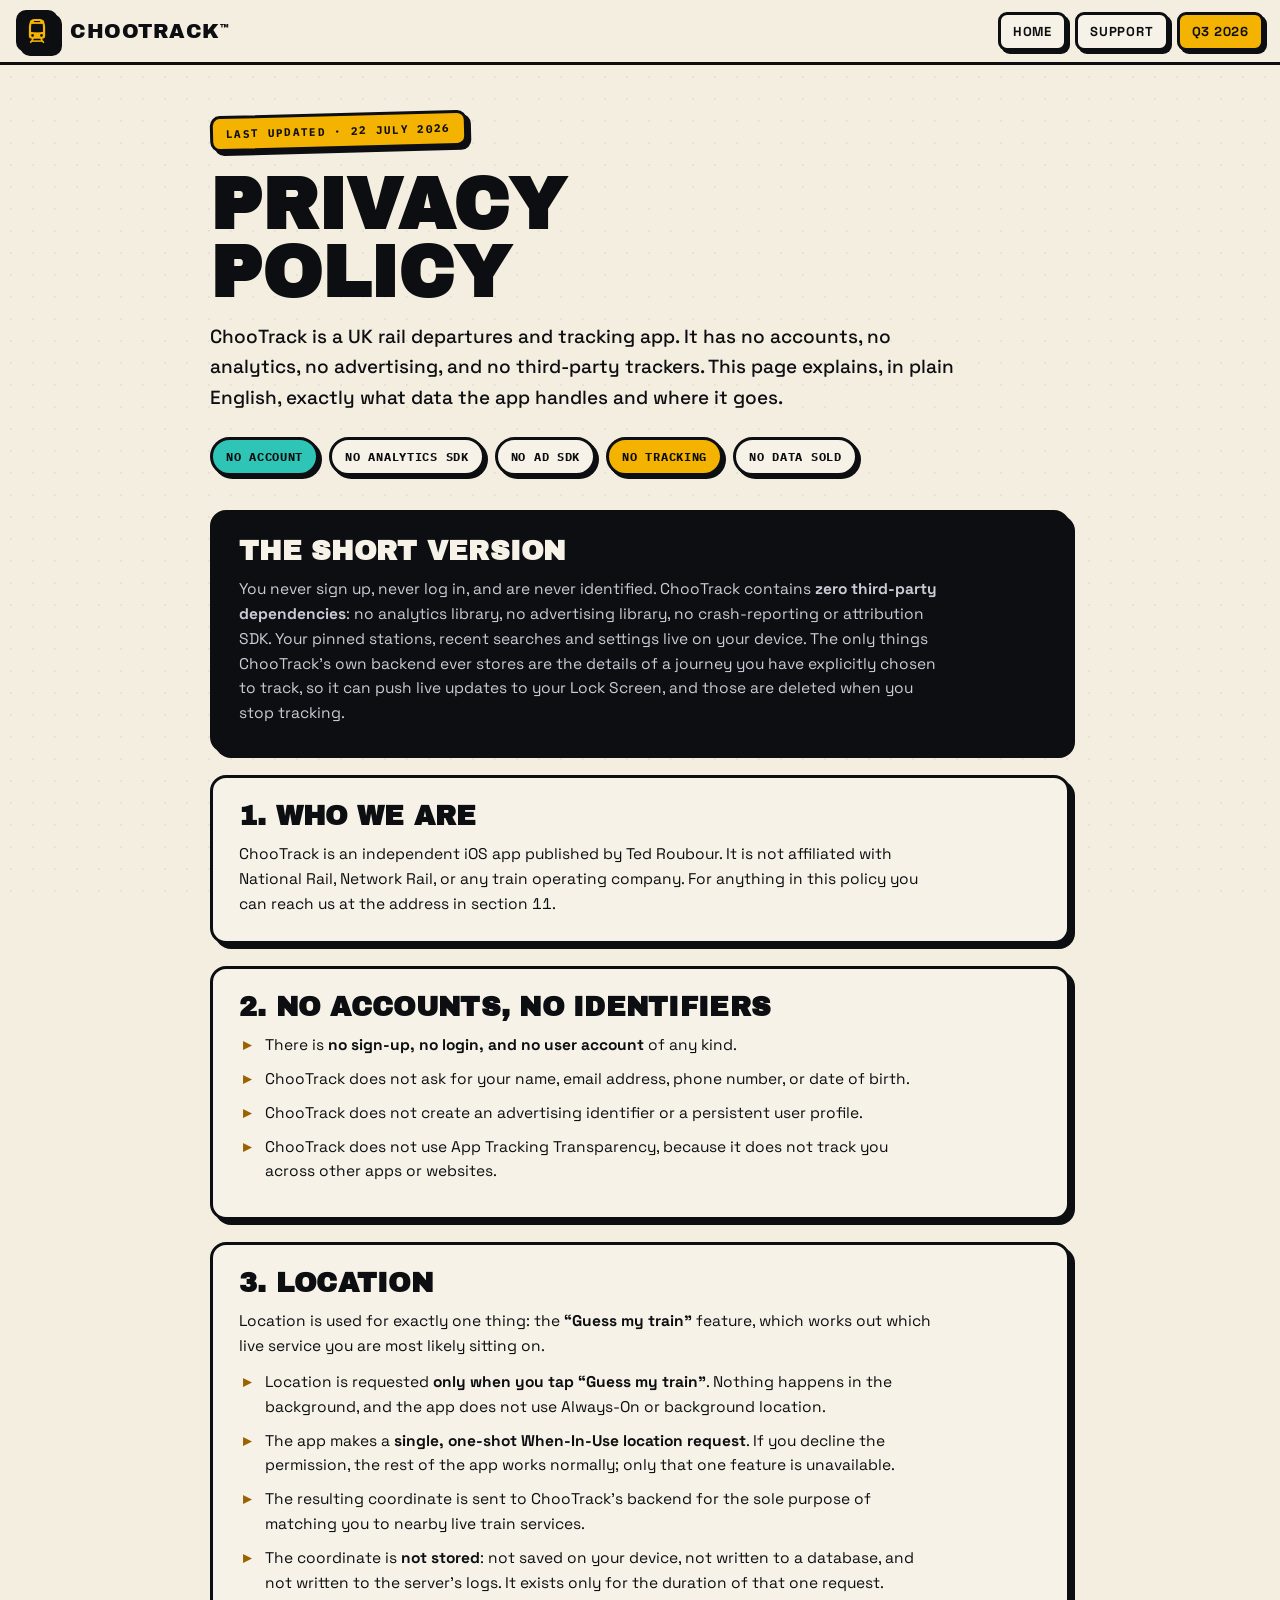
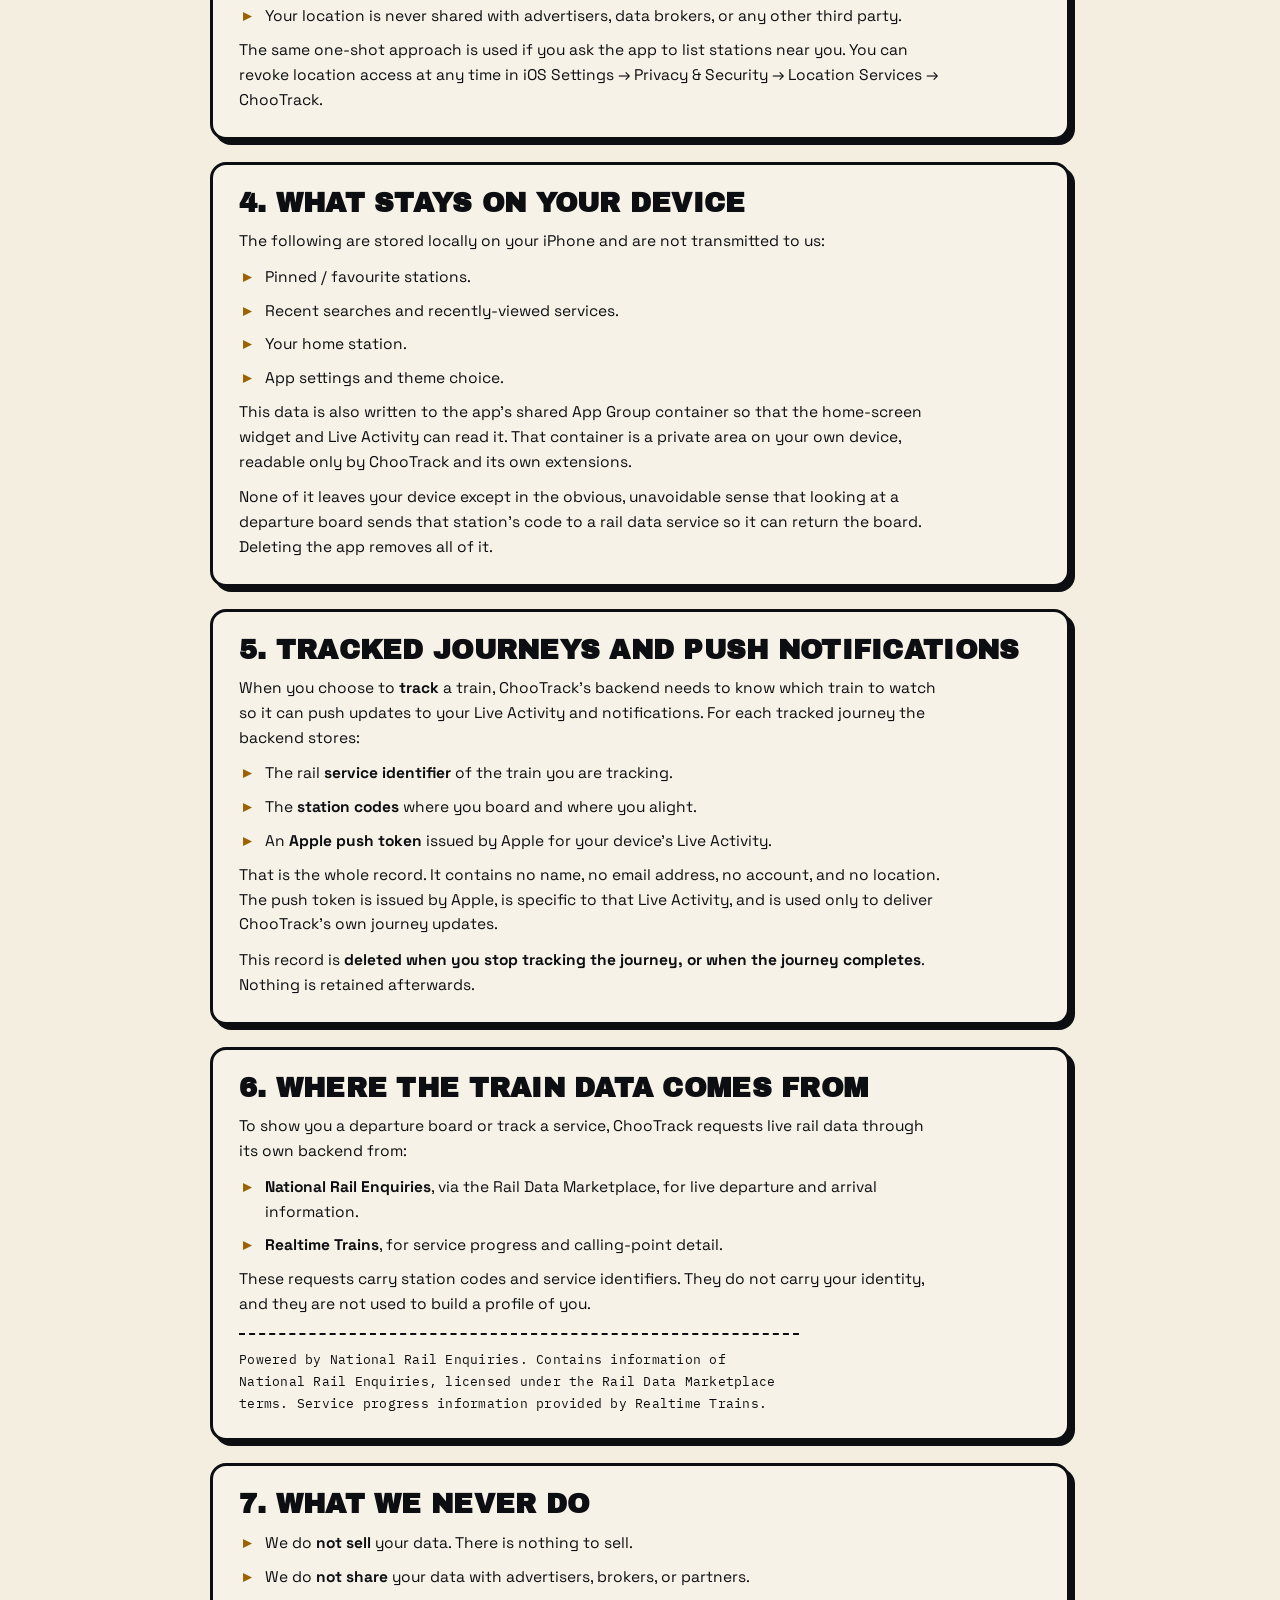
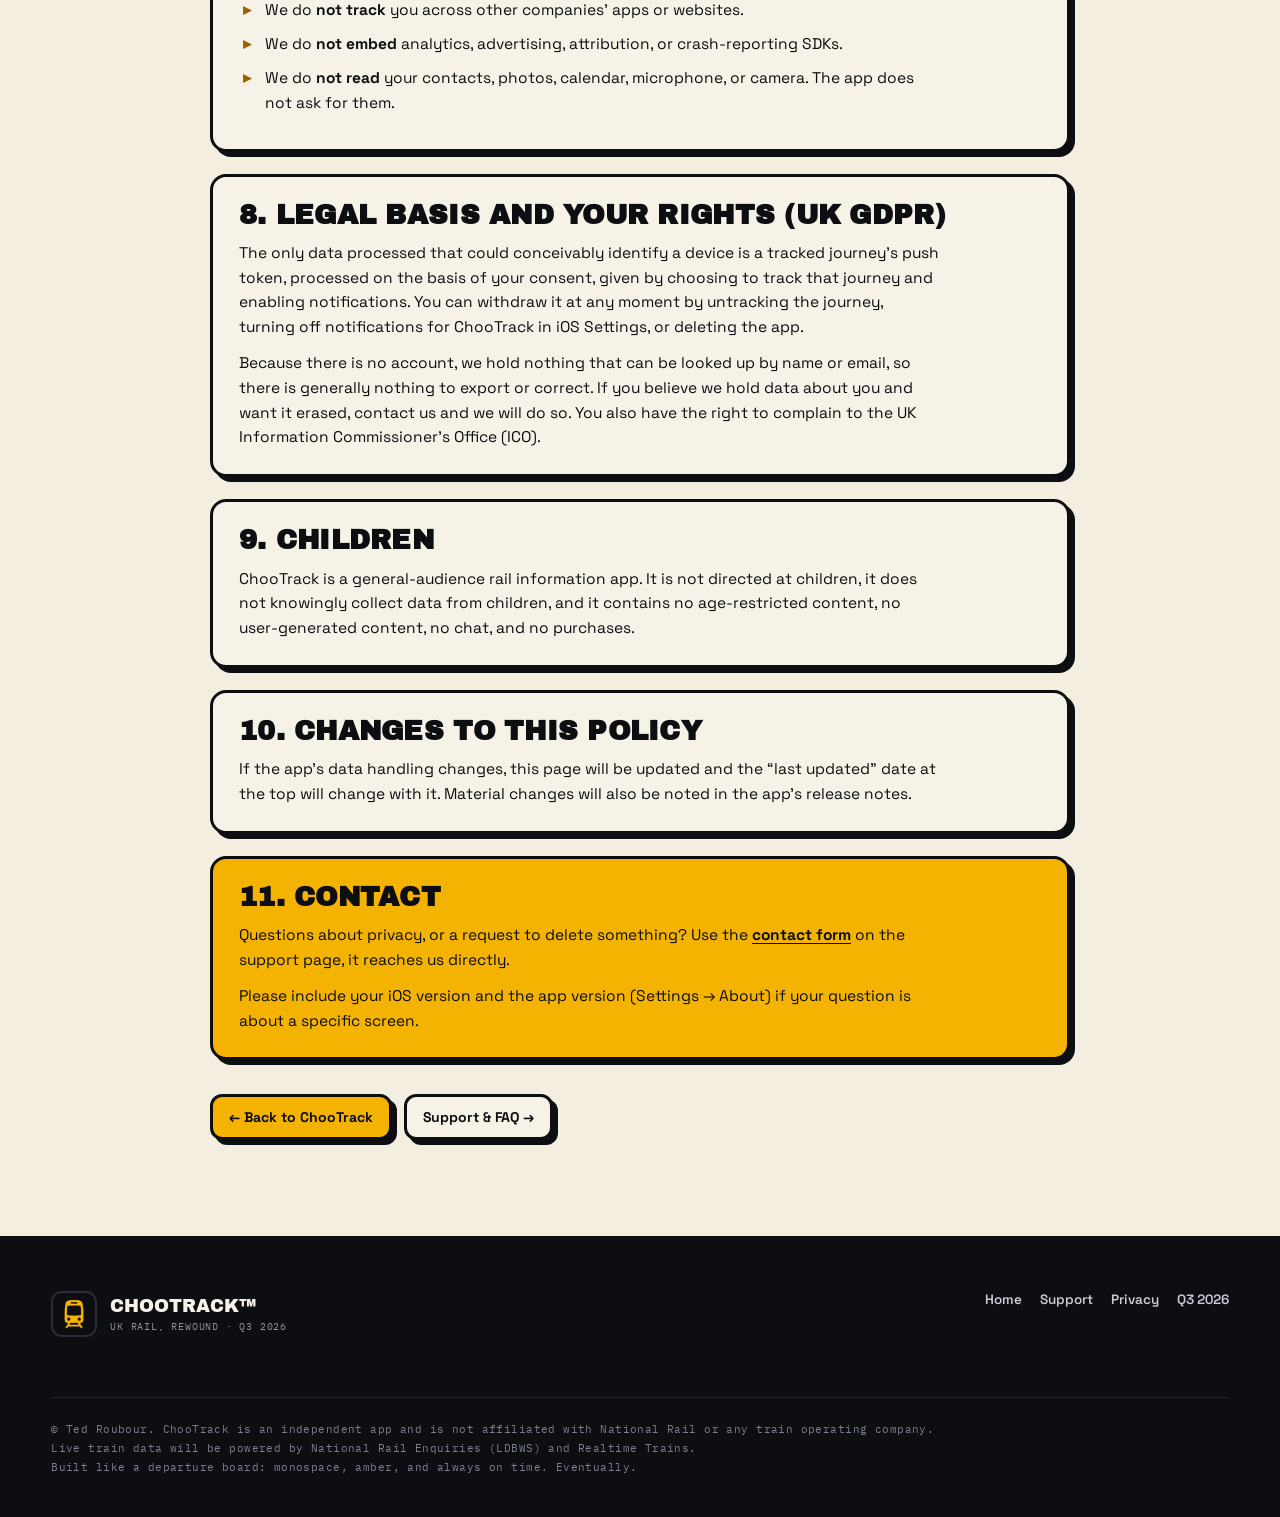
==== commit 2374aaca: "How it works: add the journey planner, an animated Billingshurst to Edinburgh strip Shows how the pl" ====
--- a/privacy.html
+++ b/privacy.html
@@ -215,7 +215,7 @@
       <h2>11. Contact</h2>
       <p>
         Questions about privacy, or a request to delete something? Use the
-        <a href="support.html#contact">contact form</a> on the support page — it
+        <a href="support.html#contact">contact form</a> on the support page, it
         reaches us directly.
       </p>
       <p>
--- a/style.css
+++ b/style.css
@@ -651,3 +651,206 @@
 .form-status{font:600 14.5px/1.45 var(--body);margin:4px 0 0;min-height:1.3em}
 .form-status.ok{color:#0f6b34}
 .form-status.err{color:var(--coral)}
+
+/* ============================================================================
+   HOW IT WORKS (transparency section)
+   Animated data-flow diagram: ink "rail" pipes with colour-coded dashes
+   travelling along them (pure CSS stroke-dashoffset, no libraries).
+   ========================================================================== */
+.how-sec{background:var(--paper);border-top:var(--bd);overflow:hidden}
+.how-sec .sec-title{
+  font-family:var(--disp);text-transform:uppercase;
+  font-size:clamp(34px,5.4vw,72px);line-height:.98;margin:20px 0 16px;
+}
+.how-sec .sec-title .g{color:var(--gold)}
+
+/* the diagram card */
+.how-diagram{
+  margin-top:38px;background:var(--cream);border:var(--bd);border-radius:20px;
+  box-shadow:var(--shadow);padding:clamp(14px,3vw,32px);
+}
+.hx-desk{display:block;width:100%;height:auto}
+.hx-mob{display:none}
+@media(max-width:719px){
+  .hx-desk{display:none}
+  .hx-mob{display:block;width:100%;height:auto;max-width:420px;margin:0 auto}
+}
+
+/* SVG parts */
+.hx-shadow{fill:var(--ink)}
+.hx-node{fill:#fff;stroke:var(--ink);stroke-width:3}
+.hx-node-amber{fill:var(--amber)}
+.hx-node-coral{fill:var(--coral)}
+.hx-bar{stroke:none}
+.hx-bar-amber{fill:var(--amber)}
+.hx-bar-teal{fill:var(--teal)}
+.hx-bar-ink{fill:var(--ink)}
+.hx-t{font-family:var(--mono);font-weight:700;fill:var(--ink);letter-spacing:.05em}
+.hx-s{font-family:var(--mono);fill:var(--ink-soft);opacity:.82;letter-spacing:.02em}
+.hx-t-inv{fill:var(--cream)}
+.hx-s-inv{fill:var(--cream);opacity:.9}
+.hx-emoji{font-family:var(--body)}
+.hx-chev{fill:var(--ink)}
+.hx-lab{font-family:var(--mono);font-weight:700;font-size:9.5px;letter-spacing:.06em}
+.hx-lab-gold{fill:var(--gold)}
+.hx-lab-amber{fill:var(--amber-deep)}
+.hx-lab-teal{fill:#0F7C6F}
+.hx-lab-ink{fill:var(--ink)}
+.hx-lab-coral{fill:#D23A2E}
+
+/* pipes: solid ink rails under the animated flows */
+.hx-pipe{fill:none;stroke:var(--ink);stroke-width:5;stroke-linecap:round}
+
+/* flows: colour-coded dashes travelling along the pipes */
+.hx-flow{
+  fill:none;stroke-width:3;stroke-linecap:round;
+  stroke-dasharray:9 27;
+  animation:hx-dash 1.5s linear infinite;
+}
+@keyframes hx-dash{to{stroke-dashoffset:-36}}
+.hx-amber{stroke:var(--amber)}
+.hx-teal{stroke:var(--teal)}
+.hx-coral{stroke:var(--coral)}
+.hx-app{stroke:var(--paper)}
+/* the timetable feed is drawn as a bare dashed ink line (no pipe): a
+   slow overnight batch rather than a live stream */
+.hx-ink{stroke:var(--ink);stroke-width:5;stroke-dasharray:12 14}
+.hx-slow{animation-duration:3.2s}
+.hx-slow.hx-ink{animation-name:hx-dash-ink}
+@keyframes hx-dash-ink{to{stroke-dashoffset:-26}}
+.hx-fast{animation-duration:1.1s}
+/* battery: main.js pauses the dashes while the diagram is off-screen */
+.how-diagram.idle .hx-flow{animation-play-state:paused}
+
+/* legend */
+.hx-legend{display:flex;flex-wrap:wrap;gap:10px;margin-top:20px}
+.hx-key{
+  display:inline-flex;align-items:center;gap:8px;
+  font-family:var(--mono);font-weight:700;font-size:11px;letter-spacing:.06em;
+  text-transform:uppercase;padding:7px 12px;border:2px solid var(--ink);
+  border-radius:999px;background:#fff;box-shadow:3px 3px 0 var(--ink);
+}
+.hx-key i{width:14px;height:14px;border:2px solid var(--ink);border-radius:4px;flex:none}
+.hx-key i.amber{background:var(--amber)}
+.hx-key i.teal{background:var(--teal)}
+.hx-key i.ink{background:var(--ink)}
+.hx-key i.coral{background:var(--coral)}
+.hx-key i.paper{background:var(--paper)}
+
+.hx-foot{
+  margin-top:16px;font-family:var(--mono);font-size:11.5px;letter-spacing:.03em;
+  color:var(--ink-soft);max-width:70ch;line-height:1.6;
+}
+
+/* fact cards */
+.how-grid{display:grid;grid-template-columns:repeat(3,1fr);gap:18px;margin-top:44px}
+@media(max-width:980px){.how-grid{grid-template-columns:repeat(2,1fr)}}
+@media(max-width:640px){.how-grid{grid-template-columns:1fr}}
+.hcard{
+  background:var(--cream);border:var(--bd);border-radius:16px;
+  box-shadow:var(--shadow-sm);padding:22px 20px;
+}
+.hcard .num{
+  display:inline-block;font-family:var(--mono);font-weight:700;font-size:11px;
+  letter-spacing:.12em;padding:5px 11px;border:2px solid var(--ink);
+  border-radius:999px;margin-bottom:13px;background:var(--paper);
+}
+.hcard .num.amber{background:var(--amber)}
+.hcard .num.teal{background:var(--teal)}
+.hcard .num.coral{background:var(--coral);color:var(--cream)}
+.hcard .num.ink{background:var(--ink);color:var(--cream)}
+.hcard h3{font-family:var(--body);font-weight:700;font-size:17.5px;margin-bottom:7px}
+.hcard p{font-size:14.5px;line-height:1.55;color:var(--ink-soft)}
+
+/* privacy strip */
+.how-privacy{
+  margin-top:28px;display:flex;gap:22px;align-items:center;flex-wrap:wrap;
+  background:var(--amber);border:var(--bd);border-radius:18px;
+  box-shadow:var(--shadow);padding:22px 26px;
+}
+.how-privacy > div{flex:1 1 340px}
+.how-privacy h3{font-family:var(--disp);text-transform:uppercase;font-size:clamp(17px,3vw,23px);margin-bottom:7px}
+.how-privacy p{font-size:14.5px;line-height:1.55;color:var(--ink-soft);max-width:60ch}
+.how-privacy .btn-ghost{flex:none}
+
+/* reduced motion: freeze the flow dashes in place */
+@media (prefers-reduced-motion: reduce){
+  .hx-flow{animation:none}
+}
+
+/* ============================================================================
+   THE JOURNEY PLANNER (how-it-works sub-block)
+   The Billingshurst → Edinburgh journey strip: station nodes joined by leg
+   rails with colour-coded travelling dashes. Reuses the .hx-pipe / .hx-flow
+   machinery above (same keyframes, same idle pause, same reduced-motion
+   freeze), plus the Connection Scan explainer and scale tiles.
+   ========================================================================== */
+.jp-block{margin-top:76px}
+@media(max-width:760px){.jp-block{margin-top:56px}}
+.jp-head{
+  font-family:var(--disp);text-transform:uppercase;
+  font-size:clamp(28px,4.6vw,56px);line-height:.98;margin:20px 0 16px;
+}
+.jp-head .g{color:var(--gold)}
+
+/* route caption strip at the top of the diagram card */
+.jp-route{
+  font-family:var(--mono);font-weight:700;font-size:clamp(10px,2.4vw,12.5px);
+  letter-spacing:.08em;text-transform:uppercase;
+  border-bottom:2px dashed var(--ink);padding-bottom:14px;margin-bottom:18px;
+  display:flex;gap:8px;flex-wrap:wrap;align-items:center;
+}
+.jp-route .rt-b{background:var(--amber);border:2px solid var(--ink);border-radius:7px;padding:3px 8px}
+.jp-route .rt-n{margin-left:auto;color:var(--ink-soft);letter-spacing:.05em;font-weight:500;text-transform:none}
+@media(max-width:719px){.jp-route .rt-n{margin-left:0;width:100%}}
+
+/* desktop / mobile SVG swap (same breakpoint as the flow diagram above) */
+.jp-desk{display:block;width:100%;height:auto}
+.jp-mob{display:none}
+@media(max-width:719px){
+  .jp-desk{display:none}
+  .jp-mob{display:block;width:100%;height:auto;max-width:420px;margin:0 auto}
+}
+
+/* SVG parts specific to the journey strip */
+.jp-st{fill:#fff;stroke:var(--ink);stroke-width:3}
+.jp-st.amber{fill:var(--amber)}
+.jp-st.teal{fill:var(--teal)}
+.jp-chip{fill:var(--cream);stroke:var(--ink);stroke-width:2}
+.jp-chip.paper{fill:var(--paper)}
+.jp-chip-t{font-family:var(--mono);font-weight:700;font-size:8.5px;letter-spacing:.05em;fill:var(--ink)}
+.jp-name{font-family:var(--mono);font-weight:700;fill:var(--ink);letter-spacing:.04em}
+.jp-sub{font-family:var(--mono);fill:var(--ink-soft);opacity:.85;letter-spacing:.02em}
+.jp-sub.gold{fill:var(--gold);opacity:1}
+
+/* legend keys for the fixed link + trackable chip */
+.hx-key i.dash{
+  background-color:var(--paper);
+  background-image:repeating-linear-gradient(90deg,var(--ink) 0 4px,transparent 4px 7px);
+}
+.hx-key i.cream{background:var(--cream)}
+
+/* the "how it thinks" row: scan explainer + scale tiles */
+.jp-think{display:grid;grid-template-columns:minmax(0,1.05fr) minmax(0,.95fr);gap:18px;margin-top:26px}
+@media(max-width:860px){.jp-think{grid-template-columns:1fr}}
+.jp-scan{
+  background:var(--cream);border:var(--bd);border-radius:16px;
+  box-shadow:var(--shadow-sm);padding:22px 24px;
+}
+.jp-scan h3{
+  font-family:var(--disp);text-transform:uppercase;letter-spacing:.01em;
+  font-size:clamp(17px,2.8vw,22px);margin-bottom:10px;
+}
+.jp-scan p{font-size:14.5px;line-height:1.6;color:var(--ink-soft);max-width:62ch}
+.jp-scan p b{background:var(--paper);border:2px solid var(--ink);padding:0 6px;border-radius:6px;white-space:nowrap;color:var(--ink)}
+.jp-stats{display:grid;gap:12px;align-content:start}
+.jp-stat{
+  display:flex;align-items:baseline;gap:16px;
+  background:var(--cream);border:var(--bd);border-radius:14px;
+  box-shadow:var(--shadow-sm);padding:14px 18px;
+}
+.jp-stat b{font-family:var(--disp);font-size:clamp(20px,3vw,30px);white-space:nowrap;flex:none}
+.jp-stat span{font-family:var(--mono);font-size:11.5px;letter-spacing:.03em;color:var(--ink-soft);line-height:1.5}
+
+/* the planner's own fact cards reuse .how-grid/.hcard; just tuck them in */
+.jp-cards{margin-top:18px}
